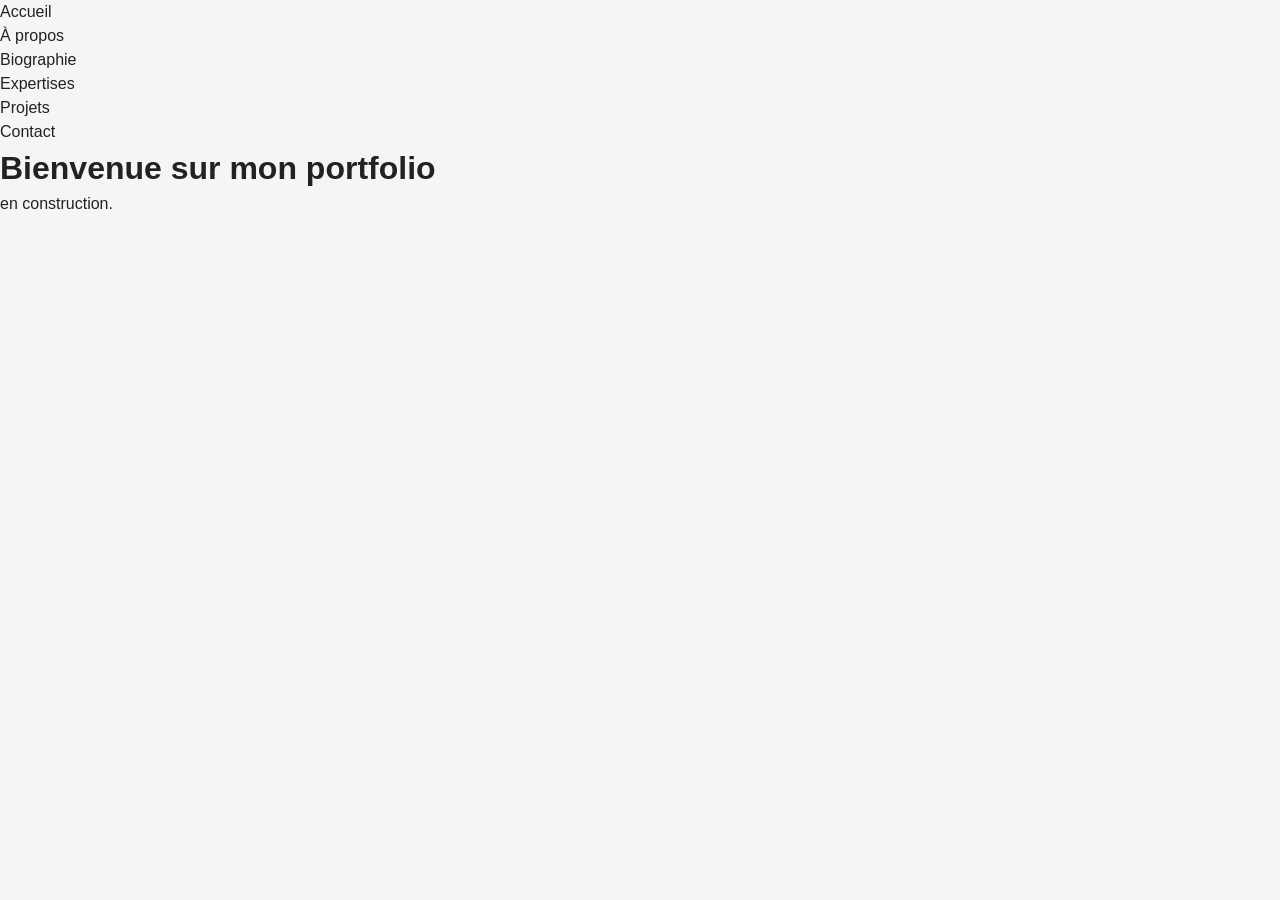
==== index.html @ 9bca4cc6 "Initial commit" ====
<!DOCTYPE html>
<html lang="fr">
<head>
  <meta charset="UTF-8" />
  <meta name="viewport" content="width=device-width, initial-scale=1.0" />
  <title>Projet Portfolio - Accueil</title>
  <link rel="stylesheet" href="css/style.css" />
  </head>
<body>
  <header>
    <nav>
      <ul>
        <li><a href="index.html">Accueil</a></li>
        <li><a href="a-propos.html">À propos</a></li>
        <li><a href="biographie.html">Biographie</a></li>
        <li><a href="expertises.html">Expertises</a></li>
        <li><a href="projets.html">Projets</a></li>
        <li><a href="contact.html">Contact</a></li>
      </ul>
    </nav>
  </header>

  <main>
    <h1>Bienvenue sur mon portfolio</h1>
    <p>en construction.</p>
  </main>

  <footer>
    <p></p>
  </footer>

  <script src="js/main.js"></script>
</body>
</html>
---- css/style.css ----
* {
  margin: 0;
  padding: 0;
  box-sizing: border-box;
}

body {
  font-family: Helvetica, Arial, sans-serif;
  line-height: 1.5;
  background-color: #f5f5f5;
  color: #222;
}

nav ul {
  list-style: none;
}

a {
  text-decoration: none;
  color: inherit;
}
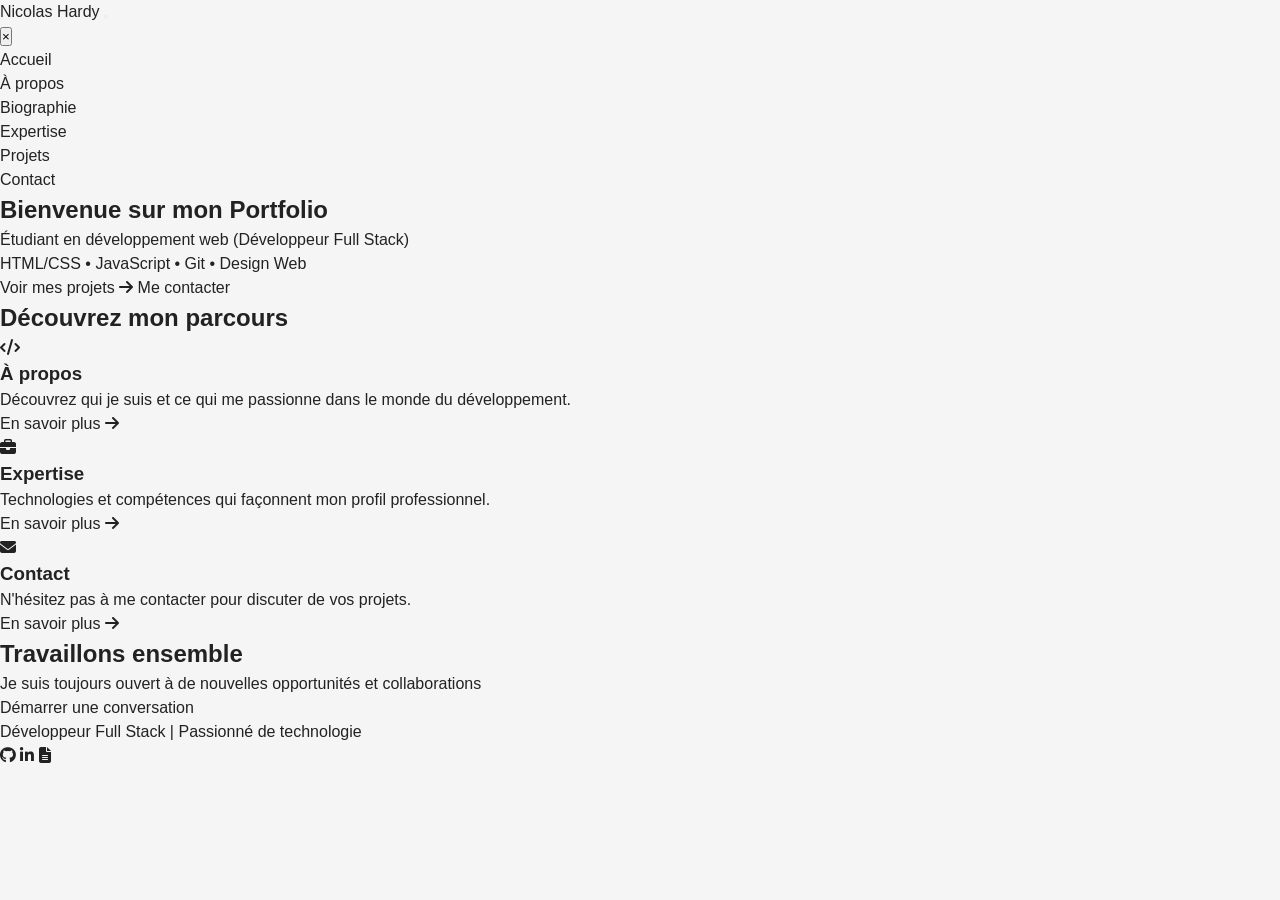
==== commit a0bc8a40: "Ajout du contenu de la page accueil + reference" ====
--- a/index.html
+++ b/index.html
@@ -1,32 +1,123 @@
 <!DOCTYPE html>
 <html lang="fr">
 <head>
-  <meta charset="UTF-8" />
-  <meta name="viewport" content="width=device-width, initial-scale=1.0" />
-  <title>Projet Portfolio - Accueil</title>
-  <link rel="stylesheet" href="css/style.css" />
-  </head>
+  <meta charset="UTF-8">
+  <meta name="viewport" content="width=device-width, initial-scale=1.0">
+  <title>Nicolas Hardy – Portfolio</title>
+  <link rel="stylesheet" href="css/style.css">
+  <link rel="stylesheet" href="https://cdnjs.cloudflare.com/ajax/libs/font-awesome/6.5.0/css/all.min.css">
+</head>
 <body>
-  <header>
-    <nav>
-      <ul>
-        <li><a href="index.html">Accueil</a></li>
-        <li><a href="a-propos.html">À propos</a></li>
-        <li><a href="biographie.html">Biographie</a></li>
-        <li><a href="expertises.html">Expertises</a></li>
-        <li><a href="projets.html">Projets</a></li>
-        <li><a href="contact.html">Contact</a></li>
-      </ul>
-    </nav>
+
+  <!-- HEADER -->
+  <header class="header">
+    <div class="header-conteneur">
+      <a href="index.html" class="logo">Nicolas Hardy</a>
+      <button class="menu-hamburger" id="menuToggle"
+              aria-label="Ouvrir le menu"
+              aria-expanded="false"
+              aria-controls="navMobile">
+        <span class="barre"></span>
+        <span class="barre"></span>
+        <span class="barre"></span>
+      </button>
+      <nav class="nav-principale" id="navMobile">
+        <button class="nav-fermer" id="navFermer" aria-label="Fermer le menu">&times;</button> <!-- RÉFÉRENCE: https://numerique.ostralo.net/html_css/p5b_caracteres_speciaux.htm -->
+        <ul>
+          <li><a href="index.html" class="nav-lien actif">Accueil</a></li>
+          <li><a href="a-propos.html" class="nav-lien">À propos</a></li>
+          <li><a href="biographie.html" class="nav-lien">Biographie</a></li>
+          <li><a href="expertise.html" class="nav-lien">Expertise</a></li>
+          <li><a href="projets.html" class="nav-lien">Projets</a></li>
+          <li><a href="contact.html" class="nav-lien">Contact</a></li>
+        </ul>
+      </nav>
+    </div>
   </header>
 
   <main>
-    <h1>Bienvenue sur mon portfolio</h1>
-    <p>en construction.</p>
+
+    <!-- BANNIÈRE PRINCIPALE -->
+    <section class="accueil-banniere">
+      <div class="accueil-banniere-contenu">
+        <h1>Bienvenue sur mon Portfolio</h1>
+        <p>Étudiant en développement web (Développeur Full Stack)</p>
+        <p class="accueil-banniere-technologies">HTML/CSS &bull; JavaScript &bull; Git &bull; Design Web</p> <!-- RÉFÉRENCE: https://numerique.ostralo.net/html_css/p5b_caracteres_speciaux.htm -->
+        <div class="accueil-banniere-boutons">
+          <a href="projets.html" class="btn btn-primaire">
+            Voir mes projets <i class="fas fa-arrow-right"></i> <!-- RÉFÉRENCE: https://www.angularjswiki.com/fontawesome/ -->
+          </a>
+          <a href="contact.html" class="btn btn-secondaire">Me contacter</a>
+        </div>
+      </div>
+    </section>
+
+    <!-- SECTION DÉCOUVRIR -->
+    <section class="accueil-parcours">
+      <div class="conteneur">
+        <h2 class="section-titre">Découvrez mon parcours</h2>
+        <div class="cartes-flex">
+
+          <div class="carte">
+            <div class="carte-icone icone-bleu">
+              <i class="fas fa-code"></i> <!-- RÉFÉRENCE: https://www.angularjswiki.com/fontawesome/ -->
+            </div>
+            <h3>À propos</h3>
+            <p>Découvrez qui je suis et ce qui me passionne dans le monde du développement.</p>
+            <a href="a-propos.html" class="lien-carte">En savoir plus <i class="fas fa-arrow-right"></i></a>
+          </div>
+
+          <div class="carte">
+            <div class="carte-icone icone-violet">
+              <i class="fas fa-briefcase"></i> <!-- RÉFÉRENCE: https://www.angularjswiki.com/fontawesome/ -->
+            </div>
+            <h3>Expertise</h3>
+            <p>Technologies et compétences qui façonnent mon profil professionnel.</p>
+            <a href="expertise.html" class="lien-carte">En savoir plus <i class="fas fa-arrow-right"></i></a>
+          </div>
+
+          <div class="carte">
+            <div class="carte-icone icone-turquoise">
+              <i class="fas fa-envelope"></i> <!-- RÉFÉRENCE: https://www.angularjswiki.com/fontawesome/ -->
+            </div>
+            <h3>Contact</h3>
+            <p>N'hésitez pas à me contacter pour discuter de vos projets.</p>
+            <a href="contact.html" class="lien-carte">En savoir plus <i class="fas fa-arrow-right"></i></a>
+          </div>
+
+        </div>
+      </div>
+    </section>
+
+    <!-- SECTION COLLABORATION -->
+    <section class="accueil-collaboration">
+      <div class="accueil-collaboration-conteneur">
+        <h2>Travaillons ensemble</h2>
+        <p>Je suis toujours ouvert à de nouvelles opportunités et collaborations</p>
+        <a href="contact.html" class="btn btn-primaire">Démarrer une conversation</a>
+      </div>
+    </section>
+
   </main>
 
-  <footer>
-    <p></p>
+  <!-- FOOTER -->
+  <footer class="footer">
+    <div class="footer-conteneur">
+      <p>Développeur Full Stack | Passionné de technologie</p>
+      <div class="footer-liens">
+        <a href="https://github.com/CodingIs4All" class="footer-icone"
+           aria-label="GitHub" target="_blank" rel="noopener noreferrer">
+          <i class="fab fa-github"></i> <!-- RÉFÉRENCE: https://www.angularjswiki.com/fontawesome/ -->
+        </a>
+        <a href="https://www.linkedin.com/in/nicolas-hardy-998b6428b" class="footer-icone"
+           aria-label="LinkedIn" target="_blank" rel="noopener noreferrer">
+          <i class="fab fa-linkedin-in"></i> <!-- RÉFÉRENCE: https://www.angularjswiki.com/fontawesome/ -->
+        </a>
+        <a href="#" class="footer-icone" aria-label="CV">
+          <i class="fas fa-file-alt"></i> <!-- RÉFÉRENCE: https://www.angularjswiki.com/fontawesome/ -->
+        </a>
+      </div>
+    </div>
   </footer>
 
   <script src="js/main.js"></script>
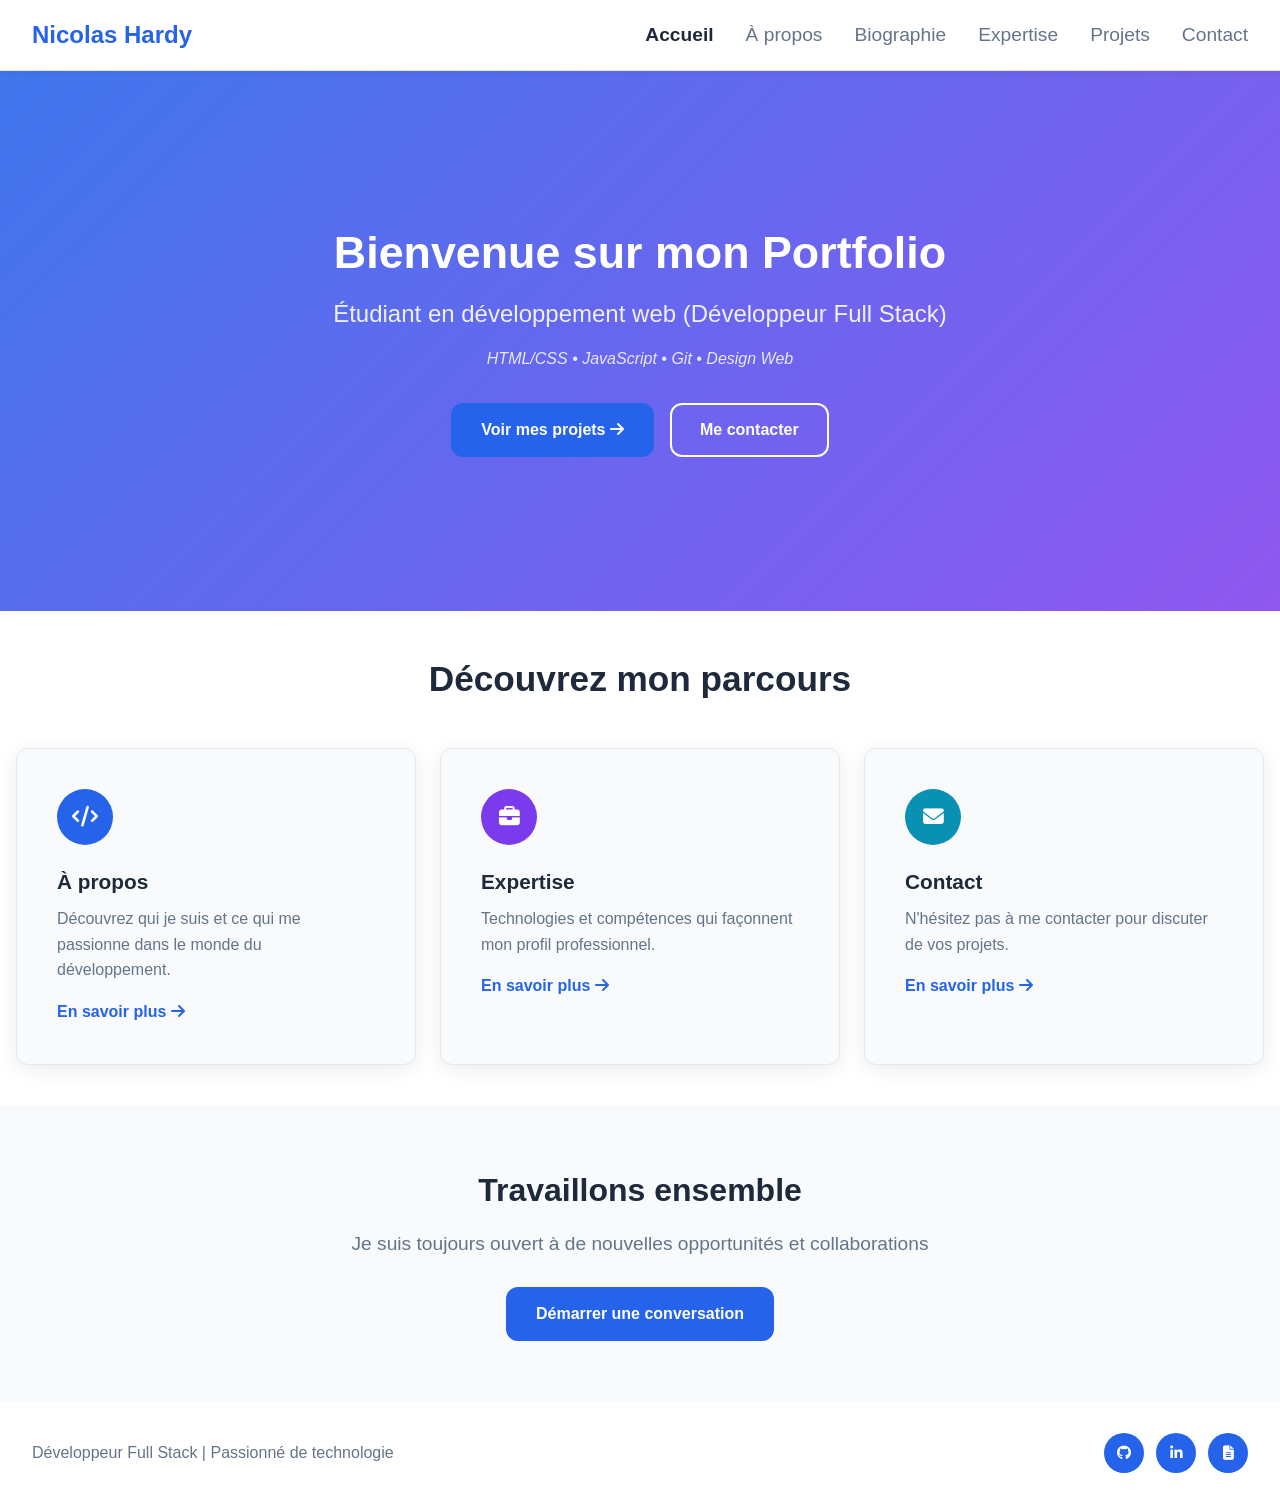
==== commit fe90fe93: "Ajout des commentaires pour page Index" ====
--- a/index.html
+++ b/index.html
@@ -5,14 +5,18 @@
   <meta name="viewport" content="width=device-width, initial-scale=1.0">
   <title>Nicolas Hardy – Portfolio</title>
   <link rel="stylesheet" href="css/style.css">
+  <!-- Icônes Font Awesome pour les boutons, cartes et réseaux sociaux -->
   <link rel="stylesheet" href="https://cdnjs.cloudflare.com/ajax/libs/font-awesome/6.5.0/css/all.min.css">
 </head>
 <body>
 
-  <!-- HEADER -->
+  <!-- En-tête du site avec logo et navigation -->
   <header class="header">
     <div class="header-conteneur">
+      <!-- Logo cliquable qui ramène à la page d'accueil -->
       <a href="index.html" class="logo">Nicolas Hardy</a>
+
+      <!-- Bouton hamburger pour ouvrir le menu mobile -->
       <button class="menu-hamburger" id="menuToggle"
               aria-label="Ouvrir le menu"
               aria-expanded="false"
@@ -21,8 +25,12 @@
         <span class="barre"></span>
         <span class="barre"></span>
       </button>
+
+      <!-- Navigation principale -->
       <nav class="nav-principale" id="navMobile">
+        <!-- Bouton pour fermer le menu mobile -->
         <button class="nav-fermer" id="navFermer" aria-label="Fermer le menu">&times;</button> <!-- RÉFÉRENCE: https://numerique.ostralo.net/html_css/p5b_caracteres_speciaux.htm -->
+        <!-- Liens de navigation du site -->
         <ul>
           <li><a href="index.html" class="nav-lien actif">Accueil</a></li>
           <li><a href="a-propos.html" class="nav-lien">À propos</a></li>
@@ -35,14 +43,18 @@
     </div>
   </header>
 
+   <!-- Contenu principal de la page -->
   <main>
 
-    <!-- BANNIÈRE PRINCIPALE -->
+    <!-- Section d'accueil / bannière principale -->
     <section class="accueil-banniere">
       <div class="accueil-banniere-contenu">
+        <!-- Titre principal de la page -->
         <h1>Bienvenue sur mon Portfolio</h1>
         <p>Étudiant en développement web (Développeur Full Stack)</p>
+        <!-- Technologies et compétences affichées dans la bannière -->
         <p class="accueil-banniere-technologies">HTML/CSS &bull; JavaScript &bull; Git &bull; Design Web</p> <!-- RÉFÉRENCE: https://numerique.ostralo.net/html_css/p5b_caracteres_speciaux.htm -->
+        <!-- Boutons d'appel à l'action -->
         <div class="accueil-banniere-boutons">
           <a href="projets.html" class="btn btn-primaire">
             Voir mes projets <i class="fas fa-arrow-right"></i> <!-- RÉFÉRENCE: https://www.angularjswiki.com/fontawesome/ -->
@@ -52,12 +64,13 @@
       </div>
     </section>
 
-    <!-- SECTION DÉCOUVRIR -->
+    <!-- Section de présentation des principales pages du portfolio -->
     <section class="accueil-parcours">
       <div class="conteneur">
         <h2 class="section-titre">Découvrez mon parcours</h2>
+        <!-- Cartes de présentation des sections principales -->
         <div class="cartes-flex">
-
+          <!-- Carte À propos -->
           <div class="carte">
             <div class="carte-icone icone-bleu">
               <i class="fas fa-code"></i> <!-- RÉFÉRENCE: https://www.angularjswiki.com/fontawesome/ -->
@@ -66,7 +79,7 @@
             <p>Découvrez qui je suis et ce qui me passionne dans le monde du développement.</p>
             <a href="a-propos.html" class="lien-carte">En savoir plus <i class="fas fa-arrow-right"></i></a>
           </div>
-
+          <!-- Carte Expertise -->
           <div class="carte">
             <div class="carte-icone icone-violet">
               <i class="fas fa-briefcase"></i> <!-- RÉFÉRENCE: https://www.angularjswiki.com/fontawesome/ -->
@@ -75,7 +88,7 @@
             <p>Technologies et compétences qui façonnent mon profil professionnel.</p>
             <a href="expertise.html" class="lien-carte">En savoir plus <i class="fas fa-arrow-right"></i></a>
           </div>
-
+          <!-- Carte Contact -->
           <div class="carte">
             <div class="carte-icone icone-turquoise">
               <i class="fas fa-envelope"></i> <!-- RÉFÉRENCE: https://www.angularjswiki.com/fontawesome/ -->
@@ -89,7 +102,7 @@
       </div>
     </section>
 
-    <!-- SECTION COLLABORATION -->
+    <!-- Section d’appel à la collaboration -->
     <section class="accueil-collaboration">
       <div class="accueil-collaboration-conteneur">
         <h2>Travaillons ensemble</h2>
@@ -100,10 +113,11 @@
 
   </main>
 
-  <!-- FOOTER -->
+  <!-- Pied de page avec texte et liens sociaux -->
   <footer class="footer">
     <div class="footer-conteneur">
       <p>Développeur Full Stack | Passionné de technologie</p>
+      <!-- Liens vers les réseaux sociaux et le CV -->
       <div class="footer-liens">
         <a href="https://github.com/CodingIs4All" class="footer-icone"
            aria-label="GitHub" target="_blank" rel="noopener noreferrer">
@@ -119,7 +133,8 @@
       </div>
     </div>
   </footer>
-
+  
+  <!-- Script JavaScript principal -->
   <script src="js/main.js"></script>
 </body>
 </html>
--- a/css/style.css
+++ b/css/style.css
@@ -1,21 +1,1929 @@
-* {
+/* ============================================
+   VARIABLES CSS
+   ============================================ */
+
+/* MOBILE — par défaut (mobile-first) */
+:root {
+  --couleur-primaire: #2563eb;
+  --couleur-secondaire: #7c3aed;
+  --couleur-turquoise: #0891b2;
+  --couleur-texte: #1e293b;
+  --couleur-texte-leger: #64748b;
+  --couleur-fond: #ffffff;
+  --couleur-fond-leger: #f8fafc;
+  --couleur-bordure: #e2e8f0;
+
+  /* RÉFÉRENCE: https://box-shadow.dev/ */
+  --rayon-bordure: 12px;
+  --ombre: 0 4px 20px rgba(0, 0, 0, 0.08);
+  --transition: all 0.3s ease;
+
+  --espacement: 1rem;
+  --padding-section: 48px 1.25rem;
+  --taille-conteneur: 1500px;
+  --taille-titre-principal: 1.8rem;
+}
+
+/* TABLET — 768px et + */
+@media (min-width: 768px) {
+  :root {
+    --espacement: 1.25rem;
+    --padding-section: 64px 2.5rem;
+    --taille-titre-principal: 2.2rem;
+  }
+}
+
+/* DESKTOP — 1024px et + */
+@media (min-width: 1024px) {
+  :root {
+    --espacement: 1.5rem;
+    --padding-section: 40px 1rem;
+    --taille-titre-principal: 2.8rem;
+  }
+}
+
+/* ============================================
+   RESET & BASE
+   ============================================ */
+/* RÉFÉRENCE: https://www.w3schools.com/cssref/sel_all.php 
+              https://www.w3schools.com/cssref/css_ref_pseudo_elements.php 
+              https://www.w3schools.com/cssref/css_inherit.php 
+              https://www.w3schools.com/tags/tag_mark.asp */
+*,
+*::before,
+*::after {
+  box-sizing: border-box;
   margin: 0;
   padding: 0;
-  box-sizing: border-box;
 }
 
 body {
   font-family: Helvetica, Arial, sans-serif;
-  line-height: 1.5;
-  background-color: #f5f5f5;
-  color: #222;
-}
-
-nav ul {
-  list-style: none;
+  color: var(--couleur-texte);
+  background-color: var(--couleur-fond);
+  line-height: 1.6;
 }
 
 a {
   text-decoration: none;
   color: inherit;
-}+}
+
+ul {
+  list-style: none;
+}
+
+img {
+  max-width: 100%;
+  display: block;
+}
+
+mark {
+  background-color: #fef08a;
+  padding: 0 3px;
+  border-radius: 3px;
+}
+
+/* ============================================
+   CONTENEUR CENTRÉ
+   ============================================ */
+.conteneur {
+  max-width: var(--taille-conteneur);
+  margin: 0 auto;
+  padding: var(--padding-section);
+}
+
+/* ============================================
+   HEADER & NAVIGATION
+   ============================================ */
+/* RÉFÉRENCE: https://www.w3schools.com/howto/howto_css_sticky_element.asp
+              https://www.w3schools.com/cssref/pr_font_weight.php */
+.header {
+  position: sticky;
+  top: 0;
+  background-color: var(--couleur-fond);
+  border-bottom: 1px solid var(--couleur-bordure);
+  box-shadow: 0 1px 8px rgba(0, 0, 0, 0.06);
+  z-index: 100;
+}
+
+.header-conteneur {
+  max-width: var(--taille-conteneur);
+  margin: 0 auto;
+  padding: 1rem 1.25rem;
+  display: flex;
+  justify-content: space-between;
+  align-items: center;
+}
+
+.logo {
+  font-size: 1.5rem;
+  font-weight: 700;
+  color: var(--couleur-primaire);
+  transition: var(--transition);
+}
+
+.logo:hover {
+  color: #1d4ed8;
+}
+
+.nav-principale ul {
+  display: flex;
+  gap: 1rem;
+  align-items: center;
+  flex-wrap: wrap;
+}
+
+.nav-lien {
+  font-size: 0.9rem;
+  font-weight: 500;
+  color: var(--couleur-texte-leger);
+  transition: var(--transition);
+  padding-bottom: 2px;
+}
+
+.nav-lien:hover {
+  color: var(--couleur-primaire);
+}
+
+.nav-lien.actif {
+  color: var(--couleur-texte);
+  font-weight: 700;
+}
+
+@media (min-width: 768px) {
+  .header-conteneur {
+    padding: 1rem 2.5rem;
+  }
+
+  .nav-principale ul {
+    gap: 1.5rem;
+  }
+
+  .nav-lien {
+    font-size: 0.95rem;
+  }
+}
+
+@media (min-width: 1024px) {
+  .header-conteneur {
+    padding: 1rem 2rem;
+  }
+
+  .nav-principale ul {
+    gap: 2rem;
+  }
+
+  .nav-lien {
+    font-size: 1.2rem;
+  }
+}
+
+/* ============================================
+   HAMBURGER — Bouton mobile
+   ============================================ */
+/*RÉFÉRENCES: https://www.w3schools.com/css/css3_transitions_timing.asp
+              https://www.joshwcomeau.com/css/transforms/
+              https://www.w3schools.com/cssref/css_functions.php */
+
+.menu-hamburger {
+  display: none;
+  flex-direction: column;
+  justify-content: center;
+  gap: 5px;
+  background: none;
+  border: 2px solid transparent;
+  border-radius: 8px;
+  cursor: pointer;
+  padding: 0.45rem 0.5rem;
+  transition: border-color 0.3s ease;
+}
+
+.barre {
+  display: block;
+  width: 22px;
+  height: 2.5px;
+  background-color: var(--couleur-primaire);
+  border-radius: 2px;
+  transition: transform 0.3s ease, opacity 0.3s ease;
+}
+
+.menu-hamburger[aria-expanded="true"] {
+  border-color: var(--couleur-bordure);
+}
+
+.menu-hamburger[aria-expanded="true"] .barre:nth-child(1) {
+  transform: translateY(7.5px) rotate(45deg);
+}
+
+.menu-hamburger[aria-expanded="true"] .barre:nth-child(2) {
+  opacity: 0;
+  transform: scaleX(0);
+}
+
+.menu-hamburger[aria-expanded="true"] .barre:nth-child(3) {
+  transform: translateY(-7.5px) rotate(-45deg);
+}
+
+.header-menu-ouvert {
+  position: fixed;
+  top: 0;
+  left: 0;
+  right: 0;
+  z-index: 200;
+}
+
+.nav-fermer {
+  display: none;
+}
+
+@media (max-width: 767px) {
+  .menu-hamburger {
+    display: flex;
+  }
+
+  .nav-principale {
+    position: fixed;
+    top: 0;
+    left: 0;
+    right: 0;
+    min-height: 50vh;
+    background-color: #ffffff;
+    z-index: 150;
+    display: flex;
+    flex-direction: column;
+    align-items: center;
+    justify-content: center;
+    padding-top: 4rem;
+    box-shadow: 0 8px 30px rgba(0, 0, 0, 0.15);
+    transform: translateY(-110%);
+    visibility: hidden;
+    transition: transform 0.4s ease, visibility 0.4s ease;
+  }
+
+  .nav-principale.nav-ouverte {
+    transform: translateY(0);
+    visibility: visible;
+  }
+
+  .nav-fermer {
+    display: flex;
+    align-items: center;
+    justify-content: center;
+    position: absolute;
+    top: 1rem;
+    right: 1rem;
+    width: 36px;
+    height: 36px;
+    background: none;
+    border: 1.5px solid var(--couleur-bordure);
+    border-radius: 8px;
+    cursor: pointer;
+    font-size: 1.5rem;
+    color: var(--couleur-texte);
+    line-height: 1;
+    transition: var(--transition);
+  }
+
+  .nav-fermer:hover {
+    background-color: var(--couleur-fond-leger);
+  }
+
+  .nav-principale ul {
+    flex-direction: column;
+    gap: 1.5rem;
+    align-items: center;
+  }
+
+  .nav-lien {
+    font-size: 1.15rem;
+  }
+
+  .nav-lien.actif {
+    background-color: var(--couleur-primaire);
+    color: #ffffff;
+    border-radius: var(--rayon-bordure);
+    padding: 0.5rem 2.5rem;
+  }
+}
+
+/* ============================================
+   BOUTONS
+   ============================================ */
+.btn {
+  display: inline-block;
+  padding: 0.75rem 1.75rem;
+  border-radius: var(--rayon-bordure);
+  font-weight: 600;
+  font-size: 0.95rem;
+  border: 2px solid transparent;
+  transition: var(--transition);
+}
+
+.btn-primaire {
+  background-color: var(--couleur-primaire);
+  color: #ffffff;
+  border-color: var(--couleur-primaire);
+}
+
+.btn-primaire:hover {
+  background-color: #1d4ed8;
+  border-color: #1d4ed8;
+  transform: translateY(-2px);
+  box-shadow: 0 6px 20px rgba(37, 99, 235, 0.4);
+}
+
+.btn-secondaire {
+  background-color: transparent;
+  color: #ffffff;
+  border-color: #ffffff;
+}
+
+.btn-secondaire:hover {
+  background-color: rgba(255, 255, 255, 0.15);
+  transform: translateY(-2px);
+}
+
+.btn-secondaire-sombre {
+  background-color: transparent;
+  color: var(--couleur-texte);
+  border: 2px solid var(--couleur-texte);
+}
+
+.btn-secondaire-sombre:hover {
+  background-color: var(--couleur-texte);
+  color: #ffffff;
+  transform: translateY(-2px);
+}
+
+.btn-github {
+  background-color: #1e293b;
+  color: #ffffff;
+  border: 2px solid #1e293b;
+}
+
+.btn-github:hover {
+  background-color: #0f172a;
+  transform: translateY(-2px);
+}
+
+.btn-cv {
+  background-color: var(--couleur-secondaire);
+  color: #ffffff;
+  border: 2px solid var(--couleur-secondaire);
+}
+
+.btn-cv:hover {
+  background-color: #6d28d9;
+  transform: translateY(-2px);
+}
+
+@media (min-width: 1024px) {
+  .btn-primaire {
+    font-size: 1rem;
+  }
+
+  .btn-secondaire {
+    font-size: 1rem;
+  }
+}
+
+/* ============================================
+   SECTION TITRE COMMUN
+   ============================================ */
+.section-titre {
+  text-align: center;
+  font-size: 1.6rem;
+  font-weight: 700;
+  margin-bottom: 2.5rem;
+}
+
+@media (min-width: 768px) {
+  .section-titre {
+    font-size: 1.8rem;
+  }
+}
+
+@media (min-width: 1024px) {
+  .section-titre {
+    font-size: 2.2rem;
+  }
+}
+
+/* ============================================
+   CARTES FLEX — communes
+   ============================================ */
+.cartes-flex {
+  display: flex;
+  gap: var(--espacement);
+  flex-wrap: wrap;
+  justify-content: center;
+}
+
+.carte {
+  background-color: var(--couleur-fond-leger);
+  border: 1px solid var(--couleur-bordure);
+  border-radius: var(--rayon-bordure);
+  padding: 2.5rem;
+  flex: 1;
+  min-width: 260px;
+  box-shadow: var(--ombre);
+  transition: var(--transition);
+}
+
+.carte:hover {
+  transform: translateY(-6px);
+  box-shadow: 0 12px 32px rgba(0, 0, 0, 0.12);
+}
+
+.carte-icone {
+  width: 56px;
+  height: 56px;
+  border-radius: 50%;
+  display: flex;
+  align-items: center;
+  justify-content: center;
+  font-size: 1.3rem;
+  color: #ffffff;
+  margin-bottom: 1.25rem;
+  flex-shrink: 0;
+}
+
+.icone-bleu {
+  background-color: var(--couleur-primaire);
+}
+
+.icone-violet {
+  background-color: var(--couleur-secondaire);
+}
+
+.icone-turquoise {
+  background-color: var(--couleur-turquoise);
+}
+
+.carte h3 {
+  font-size: 1.1rem;
+  font-weight: 700;
+  margin-bottom: 0.5rem;
+}
+
+.carte p {
+  font-size: 0.9rem;
+  color: var(--couleur-texte-leger);
+  margin-bottom: 1rem;
+}
+
+.lien-carte {
+  color: var(--couleur-primaire);
+  font-size: 0.9rem;
+  font-weight: 600;
+  transition: var(--transition);
+}
+
+.lien-carte:hover {
+  color: #1d4ed8;
+  text-decoration: underline;
+}
+
+@media (min-width: 1024px) {
+  .carte h3 {
+    font-size: 1.3rem;
+  }
+
+  .carte p {
+    font-size: 1rem;
+  }
+
+  .lien-carte {
+    font-size: 1rem;
+  }
+}
+
+/* ============================================
+   SECTION CTA — commune
+   ============================================ */
+.section-cta {
+  background-color: var(--couleur-fond-leger);
+}
+
+.conteneur-cta {
+  max-width: var(--taille-conteneur);
+  margin: 0 auto;
+  padding: var(--padding-section);
+  text-align: center;
+  display: flex;
+  flex-direction: column;
+  align-items: center;
+  gap: 1rem;
+}
+
+.conteneur-cta h2 {
+  font-size: 1.5rem;
+  font-weight: 700;
+  color: var(--couleur-texte);
+}
+
+.conteneur-cta p {
+  color: var(--couleur-texte-leger);
+  max-width: 600px;
+}
+
+.cta-boutons {
+  display: flex;
+  gap: 1rem;
+  justify-content: center;
+  flex-wrap: wrap;
+  margin-top: 0.5rem;
+}
+
+@media (min-width: 768px) {
+  .conteneur-cta h2 {
+    font-size: 1.8rem;
+  }
+
+  .conteneur-cta p {
+    font-size: 1.05rem;
+  }
+}
+
+@media (min-width: 1024px) {
+  .conteneur-cta {
+    padding: 60px 2rem;
+  }
+
+  .conteneur-cta h2 {
+    font-size: 2rem;
+  }
+
+  .conteneur-cta p {
+    font-size: 1.1rem;
+  }
+}
+
+/* ============================================
+   FOOTER
+   ============================================ */
+.footer {
+  background-color: var(--couleur-fond);
+}
+
+.footer-conteneur {
+  max-width: var(--taille-conteneur);
+  margin: 0 auto;
+  padding: 1rem 1.25rem;
+  display: flex;
+  flex-direction: column;
+  align-items: center;
+  gap: 1rem;
+  text-align: center;
+}
+
+.footer p {
+  font-size: 0.9rem;
+  color: var(--couleur-texte-leger);
+}
+
+.footer-liens {
+  display: flex;
+  gap: 0.75rem;
+}
+
+.footer-icone {
+  width: 40px;
+  height: 40px;
+  background-color: var(--couleur-primaire);
+  color: #ffffff;
+  border-radius: 50%;
+  display: flex;
+  align-items: center;
+  justify-content: center;
+  font-size: 0.9rem;
+  transition: var(--transition);
+}
+
+.footer-icone:hover {
+  background-color: #1d4ed8;
+  transform: translateY(-2px);
+}
+
+@media (min-width: 768px) {
+  .footer-conteneur {
+    flex-direction: row;
+    justify-content: space-between;
+    text-align: left;
+    padding: 1rem 2.5rem;
+  }
+}
+
+@media (min-width: 1024px) {
+  .footer-conteneur {
+    padding: 2rem 2rem;
+  }
+
+  .footer p {
+    font-size: 1rem;
+  }
+}
+
+/* ============================================
+   ACCUEIL — Bannière principale
+   ============================================ */
+/* RÉFÉRENCE : https://www.w3schools.com/cssref/func_linear-gradient.php */
+
+.accueil-banniere {
+  min-height: 60vh;
+  display: flex;
+  align-items: center;
+  justify-content: center;
+  text-align: center;
+  padding: 2rem 1.25rem;
+  color: #ffffff;
+  background-image:
+    linear-gradient(135deg, rgba(37, 99, 235, 0.88), rgba(124, 58, 237, 0.85)),
+    url('https://images.unsplash.com/photo-1555066931-4365d14bab8c?w=1920&q=80');
+  background-size: cover;
+  background-position: center;
+}
+
+.accueil-banniere-contenu {
+  max-width: 720px;
+}
+
+.accueil-banniere-contenu h1 {
+  font-size: var(--taille-titre-principal);
+  font-weight: 700;
+  line-height: 1.2;
+  margin-bottom: 1rem;
+}
+
+.accueil-banniere-contenu p {
+  font-size: 1rem;
+  opacity: 0.9;
+  margin-bottom: 0.75rem;
+}
+
+.accueil-banniere-contenu p.accueil-banniere-technologies {
+  font-style: italic;
+  font-size: 0.9rem;
+  opacity: 0.85;
+  margin-bottom: 2rem;
+}
+
+.accueil-banniere-boutons {
+  display: flex;
+  gap: 1rem;
+  justify-content: center;
+  flex-wrap: wrap;
+}
+
+@media (min-width: 768px) {
+  .accueil-banniere {
+    padding: 2rem 2.5rem;
+  }
+
+  .accueil-banniere-contenu p {
+    font-size: 1.05rem;
+  }
+
+  .accueil-banniere-contenu p.accueil-banniere-technologies {
+    font-size: 0.95rem;
+  }
+}
+
+@media (min-width: 1024px) {
+  .accueil-banniere {
+    padding: 2rem 4rem;
+  }
+
+  .accueil-banniere-contenu p {
+    font-size: 1.5rem;
+  }
+
+  .accueil-banniere-contenu p.accueil-banniere-technologies {
+    font-size: 1rem;
+  }
+}
+
+/* ============================================
+   ACCUEIL — Section parcours
+   ============================================ */
+.accueil-parcours {
+  background-color: var(--couleur-fond);
+}
+
+/* ============================================
+   ACCUEIL — Section collaboration
+   ============================================ */
+.accueil-collaboration {
+  background-color: var(--couleur-fond-leger);
+}
+
+.accueil-collaboration-conteneur {
+  max-width: var(--taille-conteneur);
+  margin: 0 auto;
+  padding: var(--padding-section);
+  text-align: center;
+}
+
+.accueil-collaboration-conteneur h2 {
+  font-size: 1.5rem;
+  font-weight: 700;
+  margin-bottom: 0.75rem;
+}
+
+.accueil-collaboration-conteneur p {
+  color: var(--couleur-texte-leger);
+  margin-bottom: 1.75rem;
+}
+
+@media (min-width: 1024px) {
+  .accueil-collaboration-conteneur {
+    padding: 60px 2rem;
+  }
+
+  .accueil-collaboration-conteneur h2 {
+    font-size: 2rem;
+  }
+
+  .accueil-collaboration-conteneur p {
+    font-size: 1.2rem;
+  }
+}
+
+/* ============================================
+   BANNIÈRE — pages intérieures
+   ============================================ */
+.banniere {
+  background-image:
+    linear-gradient(rgba(248, 250, 252, 0.86), rgba(248, 250, 252, 0.86)),
+    url('https://plus.unsplash.com/premium_photo-1683120869478-3897e5e75fc7?q=80&w=1538&auto=format&fit=crop');
+  background-size: cover;
+  background-position: center;
+  text-align: center;
+  padding: 3rem 1.25rem;
+}
+
+.banniere-contenu h1 {
+  font-size: 1.8rem;
+  font-weight: 700;
+  color: var(--couleur-texte);
+  margin-bottom: 0.5rem;
+}
+
+.banniere-contenu p {
+  font-size: 1rem;
+  color: var(--couleur-texte-leger);
+}
+
+@media (min-width: 768px) {
+  .banniere {
+    padding: 3.5rem 2.5rem;
+  }
+
+  .banniere-contenu h1 {
+    font-size: 2.2rem;
+  }
+}
+
+@media (min-width: 1024px) {
+  .banniere {
+    padding: 4rem 4rem;
+  }
+
+  .banniere-contenu h1 {
+    font-size: 2.5rem;
+  }
+
+  .banniere-contenu p {
+    font-size: 1.2rem;
+  }
+}
+
+/* ============================================
+   À PROPOS — Qui suis-je
+   ============================================ */
+.section-qui {
+  background-color: var(--couleur-fond);
+}
+
+.qui-flex {
+  display: flex;
+  flex-direction: column;
+  gap: 2rem;
+}
+
+.qui-image img {
+  width: 100%;
+  border-radius: var(--rayon-bordure);
+  box-shadow: var(--ombre);
+}
+
+.qui-texte {
+  display: flex;
+  flex-direction: column;
+  gap: 1rem;
+}
+
+.qui-titre {
+  font-size: 1.4rem;
+  font-weight: 700;
+  color: var(--couleur-primaire);
+}
+
+.qui-texte p {
+  color: var(--couleur-texte-leger);
+  line-height: 1.8;
+}
+
+.qui-tags {
+  display: flex;
+  flex-wrap: wrap;
+  gap: 0.6rem;
+  margin-top: 0.5rem;
+}
+
+.tag {
+  background-color: var(--couleur-fond-leger);
+  border: 1px solid var(--couleur-bordure);
+  border-radius: 20px;
+  padding: 0.35rem 1rem;
+  font-size: 0.85rem;
+  color: var(--couleur-texte);
+  font-weight: 500;
+}
+
+@media (min-width: 768px) {
+  .qui-flex {
+    flex-direction: row;
+    align-items: center;
+    gap: 2.5rem;
+  }
+
+  .qui-image {
+    flex: 0 0 40%;
+  }
+
+  .qui-image img {
+    height: 420px;
+    object-fit: cover;
+  }
+
+  .qui-texte {
+    flex: 1;
+  }
+
+  .qui-titre {
+    font-size: 1.5rem;
+  }
+}
+
+@media (min-width: 1024px) {
+  .qui-flex {
+    gap: 4rem;
+  }
+
+  .qui-image {
+    flex: 0 0 55%;
+  }
+
+  .qui-titre {
+    font-size: 1.6rem;
+  }
+}
+
+/* ============================================
+   À PROPOS — Section passions
+   ============================================ */
+.section-passions {
+  background-color: var(--couleur-fond-leger);
+}
+
+.section-passions .carte {
+  background-color: var(--couleur-fond);
+}
+
+/* ============================================
+   À PROPOS — Mes valeurs
+   ============================================ */
+.section-valeurs {
+  background-color: var(--couleur-fond);
+}
+
+.conteneur-valeurs {
+  max-width: var(--taille-conteneur);
+  margin: 0 auto;
+  padding: var(--padding-section);
+  text-align: center;
+}
+
+.valeurs-liste {
+  display: flex;
+  flex-direction: column;
+  gap: 1.25rem;
+  max-width: 700px;
+  margin: 0 auto;
+}
+
+.valeurs-liste p {
+  color: var(--couleur-texte-leger);
+  font-size: 1rem;
+  line-height: 1.7;
+}
+
+.valeurs-liste strong {
+  color: var(--couleur-texte);
+}
+
+/* ============================================
+   BIOGRAPHIE — général
+   ============================================ */
+.section-bio {
+  background-color: var(--couleur-fond);
+}
+
+.bio-titre-section {
+  display: flex;
+  align-items: center;
+  gap: 1rem;
+  font-size: 1.3rem;
+  font-weight: 700;
+  color: var(--couleur-texte);
+  margin-bottom: 2rem;
+}
+
+.bio-icone-titre {
+  width: 48px;
+  height: 48px;
+  border-radius: 50%;
+  display: flex;
+  align-items: center;
+  justify-content: center;
+  font-size: 1.1rem;
+  color: #ffffff;
+  flex-shrink: 0;
+}
+
+@media (min-width: 768px) {
+  .bio-titre-section {
+    font-size: 1.5rem;
+  }
+}
+
+@media (min-width: 1024px) {
+  .bio-titre-section {
+    font-size: 1.6rem;
+    margin-bottom: 2.5rem;
+  }
+}
+
+/* ============================================
+   BIOGRAPHIE — Timeline
+   ============================================ */
+.timeline {
+  position: relative;
+  padding-left: 1.5rem;
+  border-left: 3px solid var(--couleur-primaire);
+}
+
+.timeline-item {
+  position: relative;
+  padding-left: 1rem;
+  padding-bottom: 2rem;
+}
+
+.timeline-item::before {
+  content: '';
+  position: absolute;
+  left: -2rem;
+  top: 0.4rem;
+  width: 14px;
+  height: 14px;
+  border-radius: 50%;
+  background-color: var(--couleur-primaire);
+  border: 3px solid var(--couleur-fond);
+  box-shadow: 0 0 0 2px var(--couleur-primaire);
+}
+
+.timeline-date {
+  display: flex;
+  align-items: center;
+  gap: 0.5rem;
+  font-style: italic;
+  color: var(--couleur-texte-leger);
+  font-size: 0.9rem;
+  margin-bottom: 0.4rem;
+}
+
+.timeline-date i {
+  color: var(--couleur-primaire);
+  font-size: 0.85rem;
+}
+
+.timeline-item h3 {
+  font-size: 1.05rem;
+  font-weight: 700;
+  color: var(--couleur-texte);
+  margin-bottom: 0.5rem;
+}
+
+.timeline-item p {
+  color: var(--couleur-texte-leger);
+  line-height: 1.8;
+}
+
+@media (min-width: 768px) {
+  .timeline {
+    padding-left: 2rem;
+  }
+
+  .timeline-item {
+    padding-left: 1.5rem;
+  }
+
+  .timeline-item::before {
+    left: -2.45rem;
+  }
+
+  .timeline-item p {
+    max-width: 700px;
+  }
+}
+
+/* ============================================
+   BIOGRAPHIE — Expériences de travail
+   ============================================ */
+.experience-carte {
+  background-color: var(--couleur-fond);
+  border: 1px solid var(--couleur-bordure);
+  border-radius: var(--rayon-bordure);
+  padding: 1.25rem;
+  box-shadow: var(--ombre);
+  margin-bottom: 1.5rem;
+  transition: var(--transition);
+}
+
+.experience-carte:hover {
+  transform: translateY(-4px);
+  box-shadow: 0 10px 28px rgba(0, 0, 0, 0.1);
+}
+
+.experience-entete {
+  display: flex;
+  flex-direction: column;
+  gap: 0.25rem;
+  margin-bottom: 1rem;
+}
+
+.experience-entreprise {
+  font-size: 1.05rem;
+  font-weight: 700;
+  color: var(--couleur-texte);
+}
+
+.experience-poste {
+  font-style: italic;
+  color: var(--couleur-primaire);
+  font-size: 0.95rem;
+}
+
+.experience-date {
+  font-size: 0.9rem;
+  color: var(--couleur-texte-leger);
+}
+
+.experience-liste {
+  list-style: none;
+  display: flex;
+  flex-direction: column;
+  gap: 0.4rem;
+}
+
+.experience-liste li {
+  color: var(--couleur-texte-leger);
+  font-size: 0.95rem;
+  padding-left: 1rem;
+  position: relative;
+}
+
+.experience-liste li::before {
+  content: '•';
+  position: absolute;
+  left: 0;
+  color: var(--couleur-primaire);
+  font-weight: 700;
+}
+
+@media (min-width: 768px) {
+  .experience-carte {
+    padding: 1.75rem 2rem;
+  }
+
+  .experience-entete {
+    flex-direction: row;
+    justify-content: space-between;
+    align-items: flex-start;
+    flex-wrap: wrap;
+    gap: 0.5rem;
+  }
+
+  .experience-date {
+    white-space: nowrap;
+  }
+}
+
+/* ============================================
+   BIOGRAPHIE — Expériences de vie
+   ============================================ */
+.vie-blocs {
+  display: flex;
+  flex-direction: column;
+  gap: 2rem;
+}
+
+.vie-bloc h3 {
+  font-size: 1.05rem;
+  font-weight: 700;
+  color: var(--couleur-texte);
+  margin-bottom: 0.5rem;
+}
+
+.vie-bloc p {
+  color: var(--couleur-texte-leger);
+  line-height: 1.8;
+}
+
+@media (min-width: 1024px) {
+  .vie-blocs {
+    max-width: 800px;
+  }
+}
+
+/* ============================================
+   EXPERTISE — Blocs image/texte
+   ============================================ */
+.expertise-bloc {
+  background-color: var(--couleur-fond);
+}
+
+.expertise-flex {
+  display: flex;
+  flex-direction: column;
+  gap: 2rem;
+}
+
+.expertise-image img {
+  width: 100%;
+  height: 240px;
+  object-fit: cover;
+  border-radius: var(--rayon-bordure);
+  box-shadow: var(--ombre);
+}
+
+.expertise-texte {
+  display: flex;
+  flex-direction: column;
+  gap: 1.25rem;
+}
+
+.expertise-titre-wrap {
+  display: flex;
+  align-items: center;
+  gap: 1rem;
+}
+
+.expertise-titre-wrap h2 {
+  font-size: 1.2rem;
+  font-weight: 700;
+  color: var(--couleur-texte);
+  line-height: 1.3;
+}
+
+.expertise-texte > p {
+  color: var(--couleur-texte-leger);
+  line-height: 1.8;
+}
+
+@media (min-width: 768px) {
+  .expertise-flex {
+    flex-direction: row;
+    align-items: center;
+    gap: 2.5rem;
+  }
+
+  .expertise-image {
+    flex: 0 0 42%;
+  }
+
+  .expertise-image img {
+    height: 320px;
+  }
+
+  .expertise-texte {
+    flex: 1;
+  }
+
+  .expertise-titre-wrap h2 {
+    font-size: 1.35rem;
+  }
+}
+
+@media (min-width: 1024px) {
+  .expertise-flex {
+    gap: 4rem;
+  }
+
+  .expertise-image {
+    flex: 0 0 48%;
+  }
+
+  .expertise-image img {
+    height: 420px;
+  }
+
+  .expertise-titre-wrap h2 {
+    font-size: 1.5rem;
+  }
+}
+
+/* ============================================
+   EXPERTISE — Tags technologiques
+   ============================================ */
+.expertise-tags-wrap {
+  display: flex;
+  flex-direction: column;
+  gap: 0.6rem;
+}
+
+.expertise-tags-titre {
+  font-size: 0.9rem;
+  color: var(--couleur-texte);
+}
+
+.expertise-tags {
+  display: flex;
+  flex-wrap: wrap;
+  gap: 0.5rem;
+}
+
+.tag-tech {
+  border: 1px solid var(--couleur-primaire);
+  color: var(--couleur-primaire);
+  border-radius: 20px;
+  padding: 0.25rem 0.85rem;
+  font-size: 0.82rem;
+  font-weight: 500;
+  transition: var(--transition);
+}
+
+.tag-tech:hover {
+  background-color: var(--couleur-primaire);
+  color: #ffffff;
+}
+
+/* ============================================
+   EXPERTISE — Barres de progression
+   ============================================ */
+.expertise-barre-wrap {
+  display: flex;
+  flex-direction: column;
+  gap: 0.4rem;
+}
+
+.barre-label {
+  display: flex;
+  justify-content: space-between;
+  font-size: 0.88rem;
+  color: var(--couleur-texte-leger);
+}
+
+.barre-pourcentage {
+  font-weight: 700;
+}
+
+.barre-bleu {
+  color: var(--couleur-primaire);
+}
+
+.barre-violet {
+  color: var(--couleur-secondaire);
+}
+
+.barre-turquoise {
+  color: var(--couleur-turquoise);
+}
+
+.barre-fond {
+  width: 100%;
+  height: 8px;
+  background-color: var(--couleur-bordure);
+  border-radius: 10px;
+  overflow: hidden;
+}
+
+.barre-remplissage {
+  height: 100%;
+  border-radius: 10px;
+}
+
+.barre-bleu-bg {
+  background-color: var(--couleur-primaire);
+}
+
+.barre-violet-bg {
+  background-color: var(--couleur-secondaire);
+}
+
+.barre-turquoise-bg {
+  background-color: var(--couleur-turquoise);
+}
+
+/* ============================================
+   EXPERTISE — Compétences complémentaires
+   ============================================ */
+.section-complementaires {
+  background-color: var(--couleur-fond-leger);
+}
+
+.grille-complementaires {
+  display: grid;
+  grid-template-columns: 1fr;
+  gap: var(--espacement);
+}
+
+.carte-comp {
+  background-color: var(--couleur-fond);
+  border: 1px solid var(--couleur-bordure);
+  border-radius: var(--rayon-bordure);
+  padding: 1.5rem;
+  box-shadow: var(--ombre);
+  display: flex;
+  flex-direction: column;
+  gap: 0.75rem;
+  transition: var(--transition);
+}
+
+.carte-comp:hover {
+  transform: translateY(-4px);
+  box-shadow: 0 10px 28px rgba(0, 0, 0, 0.1);
+}
+
+.carte-comp h3 {
+  font-size: 1rem;
+  font-weight: 700;
+  color: var(--couleur-texte);
+}
+
+.carte-comp p {
+  font-size: 0.88rem;
+  color: var(--couleur-texte-leger);
+}
+
+/* RÉFÉRENCE : https://www.w3schools.com/cssref/func_repeat.php */
+
+@media (min-width: 768px) {
+  .grille-complementaires {
+    grid-template-columns: repeat(2, 1fr);
+  }
+}
+
+@media (min-width: 1024px) {
+  .grille-complementaires {
+    grid-template-columns: repeat(3, 1fr);
+  }
+}
+
+/* ============================================
+   EXPERTISE — Pourquoi ces expertises
+   ============================================ */
+.section-pourquoi {
+  background-color: var(--couleur-fond);
+}
+
+.pourquoi-textes {
+  display: flex;
+  flex-direction: column;
+  gap: 1.5rem;
+}
+
+.pourquoi-textes p {
+  color: var(--couleur-texte-leger);
+  line-height: 1.8;
+  font-size: 1rem;
+}
+
+@media (min-width: 1024px) {
+  .pourquoi-textes {
+    max-width: 860px;
+    margin: 0 auto;
+  }
+}
+
+/* ============================================
+   PROJETS — grille de cartes
+   ============================================ */
+.section-projets {
+  background-color: var(--couleur-fond);
+}
+
+.grille-projets {
+  display: grid;
+  grid-template-columns: 1fr;
+  gap: var(--espacement);
+}
+
+.carte-projet {
+  background-color: var(--couleur-fond);
+  border: 1px solid var(--couleur-bordure);
+  border-radius: var(--rayon-bordure);
+  box-shadow: var(--ombre);
+  overflow: hidden;
+  display: flex;
+  flex-direction: column;
+  transition: var(--transition);
+}
+
+.carte-projet:hover {
+  transform: translateY(-6px);
+  box-shadow: 0 12px 32px rgba(0, 0, 0, 0.12);
+}
+
+.projet-image-wrap {
+  position: relative;
+}
+
+.projet-image-wrap img {
+  width: 100%;
+  height: 200px;
+  object-fit: cover;
+  display: block;
+}
+
+.projet-badge {
+  position: absolute;
+  top: 1rem;
+  right: 1rem;
+  background-color: var(--couleur-primaire);
+  color: #ffffff;
+  font-size: 0.78rem;
+  font-weight: 600;
+  padding: 0.25rem 0.85rem;
+  border-radius: 20px;
+}
+
+.projet-contenu {
+  padding: 1.25rem;
+  display: flex;
+  flex-direction: column;
+  gap: 0.75rem;
+  flex: 1;
+}
+
+.projet-date {
+  display: flex;
+  align-items: center;
+  gap: 0.4rem;
+  font-style: italic;
+  font-size: 0.85rem;
+  color: var(--couleur-texte-leger);
+}
+
+.projet-date i {
+  font-size: 0.8rem;
+  color: var(--couleur-primaire);
+}
+
+.projet-titre {
+  font-size: 1.1rem;
+  font-weight: 700;
+  color: var(--couleur-texte);
+}
+
+.projet-description {
+  font-size: 0.92rem;
+  color: var(--couleur-texte-leger);
+  line-height: 1.7;
+}
+
+.projet-contexte-label,
+.projet-tech-label {
+  font-size: 0.78rem;
+  font-weight: 700;
+  text-transform: uppercase;
+  letter-spacing: 0.05em;
+  color: var(--couleur-texte);
+  margin-bottom: -0.4rem;
+}
+
+.projet-contexte-texte {
+  font-style: italic;
+  font-size: 0.88rem;
+  color: var(--couleur-texte-leger);
+  line-height: 1.6;
+}
+
+.projet-tags {
+  display: flex;
+  flex-wrap: wrap;
+  gap: 0.4rem;
+}
+
+.projet-boutons {
+  display: flex;
+  gap: 0.75rem;
+  margin-top: auto;
+  padding-top: 0.5rem;
+  flex-wrap: wrap;
+}
+
+.btn-projet-github,
+.btn-projet-demo {
+  display: inline-flex;
+  align-items: center;
+  gap: 0.4rem;
+  padding: 0.55rem 1.25rem;
+  border-radius: var(--rayon-bordure);
+  font-size: 0.88rem;
+  font-weight: 600;
+  text-decoration: none;
+  transition: var(--transition);
+}
+
+.btn-projet-github {
+  background-color: #1e293b;
+  color: #ffffff;
+}
+
+.btn-projet-github:hover {
+  background-color: #0f172a;
+  transform: translateY(-2px);
+}
+
+.btn-projet-demo {
+  background-color: var(--couleur-primaire);
+  color: #ffffff;
+}
+
+.btn-projet-demo:hover {
+  background-color: #1d4ed8;
+  transform: translateY(-2px);
+}
+
+@media (min-width: 768px) {
+  .grille-projets {
+    grid-template-columns: repeat(2, 1fr);
+  }
+
+  .projet-image-wrap img {
+    height: 220px;
+  }
+
+  .projet-contenu {
+    padding: 1.5rem;
+  }
+}
+
+/* ============================================
+   PROJETS — Statistiques
+   ============================================ */
+.section-stats {
+  background-color: var(--couleur-fond-leger);
+}
+
+.grille-stats {
+  display: grid;
+  grid-template-columns: repeat(2, 1fr);
+  gap: var(--espacement);
+}
+
+.stat-item {
+  background-color: var(--couleur-fond);
+  border: 1px solid var(--couleur-bordure);
+  border-radius: var(--rayon-bordure);
+  padding: 1.5rem 1rem;
+  text-align: center;
+  display: flex;
+  flex-direction: column;
+  gap: 0.5rem;
+  box-shadow: var(--ombre);
+}
+
+.stat-nombre {
+  font-size: 2rem;
+  font-weight: 800;
+  color: var(--couleur-primaire);
+  line-height: 1;
+}
+
+.stat-violet {
+  color: var(--couleur-secondaire);
+}
+
+.stat-turquoise {
+  color: var(--couleur-turquoise);
+}
+
+.stat-bleu-clair {
+  color: #0ea5e9;
+}
+
+.stat-label {
+  font-size: 0.85rem;
+  color: var(--couleur-texte-leger);
+  font-weight: 500;
+}
+
+@media (min-width: 1024px) {
+  .grille-stats {
+    grid-template-columns: repeat(4, 1fr);
+  }
+
+  .stat-nombre {
+    font-size: 2.5rem;
+  }
+}
+/* ============================================
+   CONTACT — section principale
+   ============================================ */
+.section-contact {
+  background-color: var(--couleur-fond);
+}
+
+.contact-flex {
+  display: flex;
+  flex-direction: column;
+  gap: 2rem;
+}
+
+.contact-infos {
+  display: flex;
+  flex-direction: column;
+  gap: 1.5rem;
+}
+
+.contact-infos-titre {
+  font-size: 1.3rem;
+  font-weight: 700;
+  color: var(--couleur-texte);
+}
+
+.contact-label {
+  font-weight: 700;
+  font-size: 0.95rem;
+  color: var(--couleur-texte);
+  margin-bottom: 0.2rem;
+}
+
+.contact-email-lien {
+  color: var(--couleur-primaire);
+  text-decoration: none;
+  font-size: 0.95rem;
+  transition: var(--transition);
+}
+
+.contact-email-lien:hover {
+  text-decoration: underline;
+}
+
+.contact-item {
+  display: flex;
+  align-items: center;
+  gap: 1rem;
+}
+
+.contact-item-titre {
+  font-weight: 700;
+  font-size: 0.95rem;
+  color: var(--couleur-texte);
+  margin-bottom: 0.15rem;
+}
+
+.contact-item-valeur {
+  color: var(--couleur-secondaire);
+  text-decoration: none;
+  font-size: 0.92rem;
+  transition: var(--transition);
+}
+
+.contact-item-valeur:hover {
+  text-decoration: underline;
+}
+
+.contact-item-texte {
+  color: var(--couleur-texte-leger);
+  font-size: 0.92rem;
+}
+
+.contact-dispo {
+  border: 1px solid var(--couleur-bordure);
+  border-radius: var(--rayon-bordure);
+  padding: 1.25rem 1.5rem;
+  background-color: var(--couleur-fond-leger);
+  display: flex;
+  flex-direction: column;
+  gap: 0.5rem;
+}
+
+.contact-dispo-titre {
+  font-size: 1rem;
+  font-weight: 700;
+  color: var(--couleur-texte);
+}
+
+.contact-dispo p {
+  font-size: 0.9rem;
+  color: var(--couleur-texte-leger);
+  line-height: 1.7;
+  font-style: italic;
+}
+
+@media (min-width: 768px) {
+  .contact-flex {
+    flex-direction: row;
+    align-items: flex-start;
+    gap: 2.5rem;
+  }
+
+  .contact-infos {
+    flex: 0 0 35%;
+  }
+
+  .contact-infos-titre {
+    font-size: 1.4rem;
+  }
+}
+
+@media (min-width: 1024px) {
+  .contact-flex {
+    gap: 4rem;
+  }
+
+  .contact-infos {
+    flex: 0 0 38%;
+  }
+}
+
+/* ============================================
+   CONTACT — Formulaire
+   ============================================ */
+.contact-formulaire-wrap {
+  flex: 1;
+  background-color: var(--couleur-fond);
+  border: 1px solid var(--couleur-bordure);
+  border-radius: var(--rayon-bordure);
+  box-shadow: 0 4px 20px rgba(0, 0, 0, 0.08);
+  padding: 1.5rem;
+  display: flex;
+  flex-direction: column;
+  gap: 1.5rem;
+}
+
+.contact-formulaire-titre {
+  font-size: 1.3rem;
+  font-weight: 700;
+  color: var(--couleur-texte);
+}
+
+.contact-table {
+  width: 100%;
+  border-collapse: collapse;
+}
+
+.contact-table th {
+  display: block;
+  text-align: left;
+  font-weight: 600;
+  font-size: 0.95rem;
+  color: var(--couleur-texte);
+  padding-bottom: 0.25rem;
+}
+
+.contact-table td {
+  display: block;
+  padding-bottom: 1rem;
+}
+
+.contact-table tr {
+  display: block;
+}
+
+.obligatoire {
+  color: var(--couleur-primaire);
+  font-weight: 700;
+}
+
+.contact-table input,
+.contact-table textarea {
+  width: 100%;
+  padding: 0.7rem 1rem;
+  border: 1px solid var(--couleur-bordure);
+  border-radius: 8px;
+  font-size: 0.92rem;
+  font-family: inherit;
+  color: var(--couleur-texte);
+  background-color: var(--couleur-fond-leger);
+  transition: border-color 0.2s ease, box-shadow 0.2s ease;
+  box-sizing: border-box;
+}
+
+.contact-table input:focus,
+.contact-table textarea:focus {
+  outline: none;
+  border-color: var(--couleur-primaire);
+  box-shadow: 0 0 0 3px rgba(37, 99, 235, 0.12);
+}
+
+.contact-table textarea {
+  resize: vertical;
+  min-height: 140px;
+}
+
+.btn-envoyer {
+  width: 100%;
+  padding: 0.9rem;
+  background-color: var(--couleur-primaire);
+  color: #ffffff;
+  border: none;
+  border-radius: var(--rayon-bordure);
+  font-size: 1rem;
+  font-weight: 600;
+  font-family: inherit;
+  cursor: pointer;
+  display: flex;
+  align-items: center;
+  justify-content: center;
+  gap: 0.5rem;
+  transition: var(--transition);
+}
+
+.btn-envoyer:hover {
+  background-color: #1d4ed8;
+  transform: translateY(-2px);
+}
+
+.contact-obligatoire {
+  text-align: center;
+  font-size: 0.82rem;
+  color: var(--couleur-texte-leger);
+  margin-top: 1.5rem;
+}
+
+@media (min-width: 768px) {
+  .contact-formulaire-wrap {
+    padding: 2rem 2.5rem;
+  }
+
+  .contact-formulaire-titre {
+    font-size: 1.4rem;
+  }
+
+  .contact-table th {
+    display: table-cell;
+    width: 30%;
+    vertical-align: top;
+    padding-top: 0.85rem;
+    padding-right: 1rem;
+    padding-bottom: 0;
+  }
+
+  .contact-table td {
+    display: table-cell;
+    padding-bottom: 0.8rem;
+    padding-top: 0.4rem;
+  }
+
+  .contact-table tr {
+    display: table-row;
+  }
+}
+
+/* ============================================
+   CONTACT — Autre méthode
+   ============================================ */
+.section-autre-methode {
+  background-color: var(--couleur-fond-leger);
+}
+
+.section-autre-methode h2 {
+  font-size: 1.4rem;
+  font-weight: 700;
+  color: var(--couleur-texte);
+  margin-bottom: 0.5rem;
+}
+
+.section-autre-methode p {
+  color: var(--couleur-texte-leger);
+  margin-bottom: 1.5rem;
+}
+
+.autre-methode-boutons {
+  display: flex;
+  gap: 1rem;
+  justify-content: center;
+  flex-wrap: wrap;
+}
+
+@media (min-width: 1024px) {
+  .section-autre-methode h2 {
+    font-size: 1.6rem;
+  }
+}
